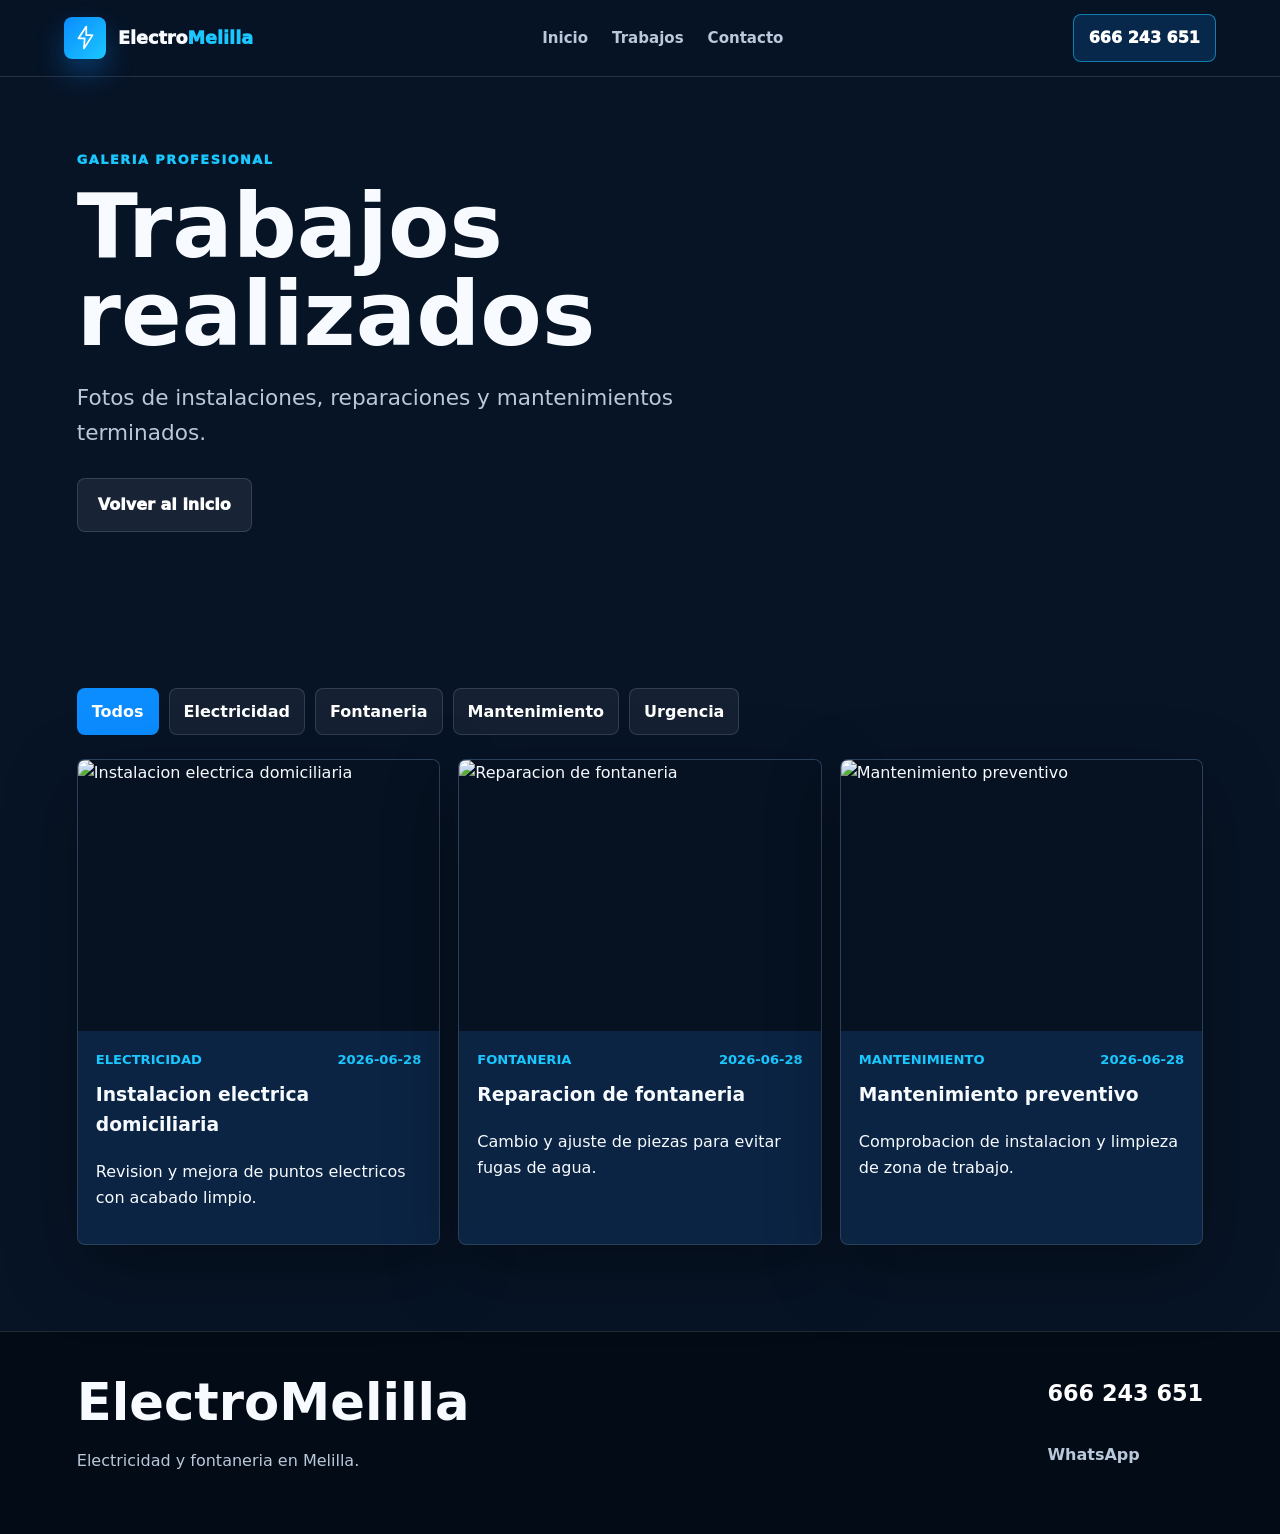
==== gallery.html @ 2987348b "Add files via upload" ====
<!DOCTYPE html>
<html lang="es">
<head>
  <meta charset="UTF-8">
  <meta name="viewport" content="width=device-width, initial-scale=1.0">
  <meta name="description" content="Galeria de trabajos de electricidad y fontaneria realizados en Melilla.">
  <title>Trabajos realizados | ElectroMelilla</title>
  <link rel="stylesheet" href="style.css">
</head>
<body>
  <header class="topbar">
    <a class="brand" href="index.html"><span class="brand-icon"><svg viewBox="0 0 32 32"><path d="M17 2 7 17h8l-1 13 11-17h-8V2Z"/></svg></span><span>Electro<span>Melilla</span></span></a>
    <button class="menu-button" type="button" aria-expanded="false" aria-controls="site-menu">Menu</button>
    <nav class="site-menu" id="site-menu">
      <a href="index.html">Inicio</a>
      <a href="gallery.html">Trabajos</a>
      <a href="index.html#contacto">Contacto</a>
    </nav>
    <a class="phone-pill" href="tel:+34666243651">666 243 651</a>
  </header>

  <main>
    <section class="page-hero">
      <p class="kicker">Galeria profesional</p>
      <h1>Trabajos realizados</h1>
      <p class="lead">Fotos de instalaciones, reparaciones y mantenimientos terminados.</p>
      <div class="actions">
        <a class="btn btn-ghost" href="index.html">Volver al inicio</a>
      </div>
    </section>

    <section class="section">
      <div class="gallery-toolbar">
        <button class="filter active" data-filter="Todos">Todos</button>
        <button class="filter" data-filter="Electricidad">Electricidad</button>
        <button class="filter" data-filter="Fontaneria">Fontaneria</button>
        <button class="filter" data-filter="Mantenimiento">Mantenimiento</button>
        <button class="filter" data-filter="Urgencia">Urgencia</button>
      </div>
      <div class="work-grid" id="workGrid"></div>
      <p class="empty-state" id="emptyState">Todavia no hay fotos guardadas. Entra directamente en /add.html para publicar trabajos.</p>
    </section>
  </main>

  <footer class="footer compact">
    <div><h2>ElectroMelilla</h2><p>Electricidad y fontaneria en Melilla.</p></div>
    <address><a href="tel:+34666243651">666 243 651</a><a href="https://wa.me/34666243651" target="_blank" rel="noopener">WhatsApp</a></address>
  </footer>
  <script src="script.js"></script>
  <script src="works-data.js"></script>
  <script src="gallery.js"></script>
</body>
</html>
---- style.css ----
:root {
  --bg: #071426;
  --bg-2: #0a1e38;
  --panel: #0f2c50;
  --panel-2: #123761;
  --blue: #0b8cff;
  --cyan: #1bc7ff;
  --green: #22c55e;
  --red: #ef4444;
  --text: #f7fbff;
  --muted: #b9c8da;
  --line: rgba(255, 255, 255, 0.13);
  --shadow: 0 24px 70px rgba(0, 0, 0, 0.34);
}

* {
  box-sizing: border-box;
}

html {
  scroll-behavior: smooth;
}

body {
  margin: 0;
  font-family: Inter, ui-sans-serif, system-ui, -apple-system, BlinkMacSystemFont, "Segoe UI", sans-serif;
  color: var(--text);
  background: var(--bg);
  line-height: 1.6;
}

a {
  color: inherit;
  text-decoration: none;
}

button,
input,
select,
textarea {
  font: inherit;
}

img,
svg {
  display: block;
  max-width: 100%;
}

.topbar {
  position: fixed;
  inset: 0 0 auto;
  z-index: 50;
  display: flex;
  align-items: center;
  justify-content: space-between;
  gap: 22px;
  padding: 14px clamp(18px, 5vw, 72px);
  border-bottom: 1px solid var(--line);
  background: rgba(7, 20, 38, 0.78);
  backdrop-filter: blur(18px);
}

.brand {
  display: inline-flex;
  align-items: center;
  gap: 12px;
  font-weight: 950;
  font-size: 1.1rem;
}

.brand > span:last-child span {
  color: var(--cyan);
}

.brand-icon {
  display: grid;
  place-items: center;
  width: 42px;
  height: 42px;
  border-radius: 8px;
  background: linear-gradient(135deg, var(--blue), var(--cyan));
  box-shadow: 0 14px 28px rgba(11, 140, 255, 0.32);
}

.brand-icon svg {
  width: 25px;
  height: 25px;
  fill: none;
  stroke: white;
  stroke-width: 2.2;
  stroke-linecap: round;
  stroke-linejoin: round;
}

.site-menu {
  display: flex;
  align-items: center;
  gap: 24px;
  color: var(--muted);
  font-weight: 800;
  font-size: 0.94rem;
}

.site-menu a:hover {
  color: white;
}

.menu-button {
  display: none;
}

.phone-pill {
  padding: 10px 15px;
  border: 1px solid rgba(27, 199, 255, 0.55);
  border-radius: 8px;
  color: white;
  background: rgba(11, 140, 255, 0.18);
  font-weight: 950;
  white-space: nowrap;
}

.hero {
  position: relative;
  min-height: 100vh;
  display: grid;
  grid-template-columns: minmax(0, 1fr) minmax(280px, 380px);
  align-items: end;
  gap: 32px;
  padding: 130px clamp(18px, 6vw, 88px) 62px;
  overflow: hidden;
}

.hero-home {
  background:
    linear-gradient(90deg, rgba(7, 20, 38, 0.97), rgba(7, 20, 38, 0.78), rgba(7, 20, 38, 0.36)),
    url("https://images.pexels.com/photos/8486972/pexels-photo-8486972.jpeg?auto=compress&cs=tinysrgb&w=1800") center/cover;
}

.hero-overlay {
  position: absolute;
  inset: auto 0 0;
  height: 180px;
  background: linear-gradient(0deg, var(--bg), transparent);
}

.hero-inner,
.hero-panel,
.page-hero > * {
  position: relative;
  z-index: 2;
}

.kicker {
  margin: 0 0 13px;
  color: var(--cyan);
  text-transform: uppercase;
  letter-spacing: 0.12em;
  font-size: 0.8rem;
  font-weight: 950;
}

h1,
h2,
h3,
p {
  margin-top: 0;
}

h1 {
  max-width: 12ch;
  margin-bottom: 22px;
  font-size: clamp(2.7rem, 7vw, 6.3rem);
  line-height: 0.98;
  letter-spacing: 0;
}

h2 {
  margin-bottom: 18px;
  font-size: clamp(2rem, 4vw, 3.55rem);
  line-height: 1.05;
  letter-spacing: 0;
}

.lead {
  max-width: 720px;
  color: var(--muted);
  font-size: clamp(1.08rem, 2vw, 1.35rem);
}

.actions {
  display: flex;
  flex-wrap: wrap;
  gap: 13px;
  margin-top: 28px;
}

.btn {
  display: inline-flex;
  align-items: center;
  justify-content: center;
  min-height: 52px;
  padding: 13px 20px;
  border: 1px solid transparent;
  border-radius: 8px;
  font-weight: 950;
  cursor: pointer;
}

.btn-primary {
  color: white;
  background: linear-gradient(135deg, var(--blue), var(--cyan));
  box-shadow: 0 16px 36px rgba(11, 140, 255, 0.32);
}

.btn-whatsapp {
  color: #04130a;
  background: var(--green);
}

.btn-ghost {
  color: white;
  border-color: var(--line);
  background: rgba(255, 255, 255, 0.07);
}

.btn-danger {
  color: white;
  background: var(--red);
}

.hero-panel {
  align-self: end;
  padding: 26px;
  border: 1px solid var(--line);
  border-radius: 8px;
  background: rgba(15, 44, 80, 0.84);
  box-shadow: var(--shadow);
}

.hero-panel span {
  color: var(--cyan);
  font-weight: 900;
}

.hero-panel strong {
  display: block;
  margin: 10px 0;
  font-size: clamp(2rem, 4vw, 3.25rem);
  line-height: 1;
}

.hero-panel p,
.section-head p,
.card p,
.split p,
.steps p,
.footer p,
.form-note,
.admin-panel p,
.empty-state {
  color: var(--muted);
}

.quick-bar {
  display: flex;
  align-items: center;
  justify-content: space-between;
  gap: 18px;
  padding: 24px clamp(18px, 6vw, 88px);
  background: linear-gradient(135deg, #084784, var(--blue));
}

.quick-bar span {
  display: block;
  color: rgba(255, 255, 255, 0.8);
  font-weight: 800;
}

.quick-bar strong {
  font-size: clamp(1.4rem, 3vw, 2.4rem);
}

.quick-bar a {
  flex: 0 0 auto;
  padding: 12px 16px;
  border: 1px solid rgba(255, 255, 255, 0.55);
  border-radius: 8px;
  font-weight: 950;
}

.section,
.split,
.admin-layout {
  padding: 86px clamp(18px, 6vw, 88px);
}

.section-head {
  max-width: 780px;
  margin-bottom: 34px;
}

.cards,
.steps,
.work-grid {
  display: grid;
  grid-template-columns: repeat(4, minmax(0, 1fr));
  gap: 18px;
}

.card,
.steps article,
.work-card,
.work-form,
.admin-panel {
  border: 1px solid var(--line);
  border-radius: 8px;
  background: rgba(15, 44, 80, 0.72);
  box-shadow: var(--shadow);
}

.card {
  min-height: 255px;
  padding: 26px;
}

.urgent {
  background: linear-gradient(145deg, rgba(239, 68, 68, 0.22), rgba(15, 44, 80, 0.72));
}

.icon {
  display: grid;
  place-items: center;
  width: 48px;
  height: 48px;
  margin-bottom: 20px;
  border-radius: 8px;
  color: var(--cyan);
  background: rgba(27, 199, 255, 0.13);
}

.icon svg {
  width: 26px;
  height: 26px;
  fill: none;
  stroke: currentColor;
  stroke-width: 2;
  stroke-linecap: round;
  stroke-linejoin: round;
}

.split {
  display: grid;
  grid-template-columns: minmax(0, 0.86fr) minmax(320px, 1fr);
  gap: clamp(30px, 6vw, 76px);
  align-items: center;
  background: var(--bg-2);
}

.split img {
  width: 100%;
  height: min(56vw, 560px);
  object-fit: cover;
  border: 1px solid var(--line);
  border-radius: 8px;
  box-shadow: var(--shadow);
}

.checks {
  display: grid;
  gap: 12px;
  margin: 26px 0 0;
  padding: 0;
  list-style: none;
}

.checks li {
  position: relative;
  padding-left: 32px;
  font-weight: 850;
}

.checks li::before {
  content: "";
  position: absolute;
  left: 0;
  top: 5px;
  width: 18px;
  height: 18px;
  border-radius: 50%;
  background: var(--green);
}

.dark {
  background: #061121;
}

.steps article {
  padding: 24px;
}

.steps span {
  display: grid;
  place-items: center;
  width: 42px;
  height: 42px;
  margin-bottom: 16px;
  border-radius: 50%;
  background: var(--blue);
  font-weight: 950;
}

.contact-section {
  display: grid;
  grid-template-columns: minmax(0, 0.8fr) minmax(320px, 1.2fr);
  gap: clamp(28px, 5vw, 58px);
  align-items: start;
  padding: 86px clamp(18px, 6vw, 88px);
  background: linear-gradient(135deg, rgba(11, 140, 255, 0.14), rgba(27, 199, 255, 0.06));
  border-top: 1px solid var(--line);
}

.contact-copy p {
  color: var(--muted);
}

.contact-grid {
  display: grid;
  grid-template-columns: repeat(3, minmax(0, 1fr));
  gap: 14px;
}

.contact-card {
  min-height: 190px;
  padding: 22px;
  border: 1px solid var(--line);
  border-radius: 8px;
  background: rgba(15, 44, 80, 0.78);
  box-shadow: var(--shadow);
}

.contact-card span {
  display: block;
  margin-bottom: 12px;
  color: var(--cyan);
  font-size: 0.82rem;
  font-weight: 950;
  text-transform: uppercase;
}

.contact-card strong {
  display: block;
  margin-bottom: 10px;
  font-size: 1.35rem;
  line-height: 1.12;
}

.contact-card small {
  color: var(--muted);
  font-size: 0.95rem;
}

.primary-contact {
  background: linear-gradient(145deg, rgba(11, 140, 255, 0.52), rgba(15, 44, 80, 0.88));
}

.page-hero {
  padding: 150px clamp(18px, 6vw, 88px) 70px;
  background:
    linear-gradient(90deg, rgba(7, 20, 38, 0.98), rgba(7, 20, 38, 0.78)),
    url("https://images.pexels.com/photos/5691610/pexels-photo-5691610.jpeg?auto=compress&cs=tinysrgb&w=1600") center/cover;
}

.page-hero h1 {
  max-width: 780px;
}

.admin-hero {
  background:
    linear-gradient(90deg, rgba(7, 20, 38, 0.98), rgba(7, 20, 38, 0.78)),
    url("https://images.pexels.com/photos/4489734/pexels-photo-4489734.jpeg?auto=compress&cs=tinysrgb&w=1600") center/cover;
}

.gallery-toolbar {
  display: flex;
  flex-wrap: wrap;
  gap: 10px;
  margin-bottom: 24px;
}

.filter {
  padding: 10px 14px;
  border: 1px solid var(--line);
  border-radius: 8px;
  color: white;
  background: rgba(255, 255, 255, 0.06);
  cursor: pointer;
  font-weight: 850;
}

.filter.active {
  border-color: transparent;
  background: var(--blue);
}

.work-grid {
  grid-template-columns: repeat(3, minmax(0, 1fr));
}

.work-card {
  overflow: hidden;
}

.work-card img {
  width: 100%;
  aspect-ratio: 4 / 3;
  object-fit: cover;
  background: #061121;
}

.work-card-body {
  padding: 18px;
}

.work-meta {
  display: flex;
  justify-content: space-between;
  gap: 12px;
  margin-bottom: 10px;
  color: var(--cyan);
  font-size: 0.82rem;
  font-weight: 900;
  text-transform: uppercase;
}

.empty-state {
  display: none;
  padding: 24px;
  border: 1px dashed var(--line);
  border-radius: 8px;
}

.empty-state.is-visible {
  display: block;
}

.admin-layout {
  display: grid;
  grid-template-columns: minmax(0, 1fr) 360px;
  gap: 22px;
  align-items: start;
}

.work-form,
.admin-panel {
  padding: 24px;
}

.work-form {
  display: grid;
  gap: 16px;
}

.work-form label {
  display: grid;
  gap: 7px;
  color: white;
  font-weight: 850;
}

.work-form input,
.work-form select,
.work-form textarea,
.code-label textarea {
  width: 100%;
  border: 1px solid var(--line);
  border-radius: 8px;
  padding: 13px 14px;
  color: white;
  background: rgba(255, 255, 255, 0.07);
}

.work-form textarea,
.code-label textarea {
  resize: vertical;
}

.code-label {
  display: grid;
  gap: 8px;
  color: white;
  font-weight: 850;
}

.code-label textarea {
  min-height: 250px;
  font-family: Consolas, Monaco, "Courier New", monospace;
  font-size: 0.86rem;
  line-height: 1.45;
}

.form-note {
  margin-bottom: 0;
  font-size: 0.92rem;
}

.admin-actions {
  display: grid;
  gap: 10px;
  margin-top: 18px;
}

.import-label input {
  display: none;
}

.footer {
  display: flex;
  justify-content: space-between;
  gap: 28px;
  padding: 70px clamp(18px, 6vw, 88px);
  background: #030b16;
  border-top: 1px solid var(--line);
}

.footer h2 {
  max-width: 720px;
}

.footer.compact {
  padding-top: 44px;
  padding-bottom: 44px;
}

address {
  display: grid;
  gap: 8px;
  color: var(--muted);
  font-style: normal;
  font-weight: 850;
}

address a:first-child {
  color: white;
  font-size: 1.4rem;
}

.float-whatsapp {
  position: fixed;
  z-index: 60;
  right: 18px;
  bottom: 18px;
  padding: 13px 15px;
  border-radius: 8px;
  color: #04130a;
  background: var(--green);
  box-shadow: 0 16px 36px rgba(34, 197, 94, 0.32);
  font-weight: 950;
}

@media (max-width: 980px) {
  .menu-button {
    display: inline-flex;
    padding: 9px 12px;
    border: 1px solid var(--line);
    border-radius: 8px;
    color: white;
    background: rgba(255, 255, 255, 0.06);
    font-weight: 900;
  }

  .site-menu {
    position: fixed;
    top: 74px;
    left: 18px;
    right: 18px;
    display: none;
    flex-direction: column;
    align-items: stretch;
    gap: 0;
    padding: 10px;
    border: 1px solid var(--line);
    border-radius: 8px;
    background: #071426;
  }

  .site-menu.is-open {
    display: flex;
  }

  .site-menu a {
    padding: 13px;
  }

  .phone-pill {
    display: none;
  }

  .hero,
  .split,
  .admin-layout,
  .contact-section {
    grid-template-columns: 1fr;
  }

  .cards,
  .steps,
  .work-grid,
  .contact-grid {
    grid-template-columns: repeat(2, minmax(0, 1fr));
  }

  .footer {
    flex-direction: column;
  }
}

@media (max-width: 640px) {
  .topbar {
    padding: 12px 16px;
  }

  .brand {
    font-size: 1rem;
  }

  .brand-icon {
    width: 38px;
    height: 38px;
  }

  .hero {
    min-height: auto;
    padding: 118px 18px 52px;
  }

  h1 {
    font-size: clamp(2.45rem, 14vw, 3.45rem);
  }

  .actions,
  .quick-bar {
    flex-direction: column;
    align-items: stretch;
  }

  .btn,
  .quick-bar a {
    width: 100%;
  }

  .section,
  .split,
  .admin-layout {
    padding: 62px 18px;
  }

  .cards,
  .steps,
  .work-grid,
  .contact-grid {
    grid-template-columns: 1fr;
  }

  .split img {
    height: 320px;
  }
}
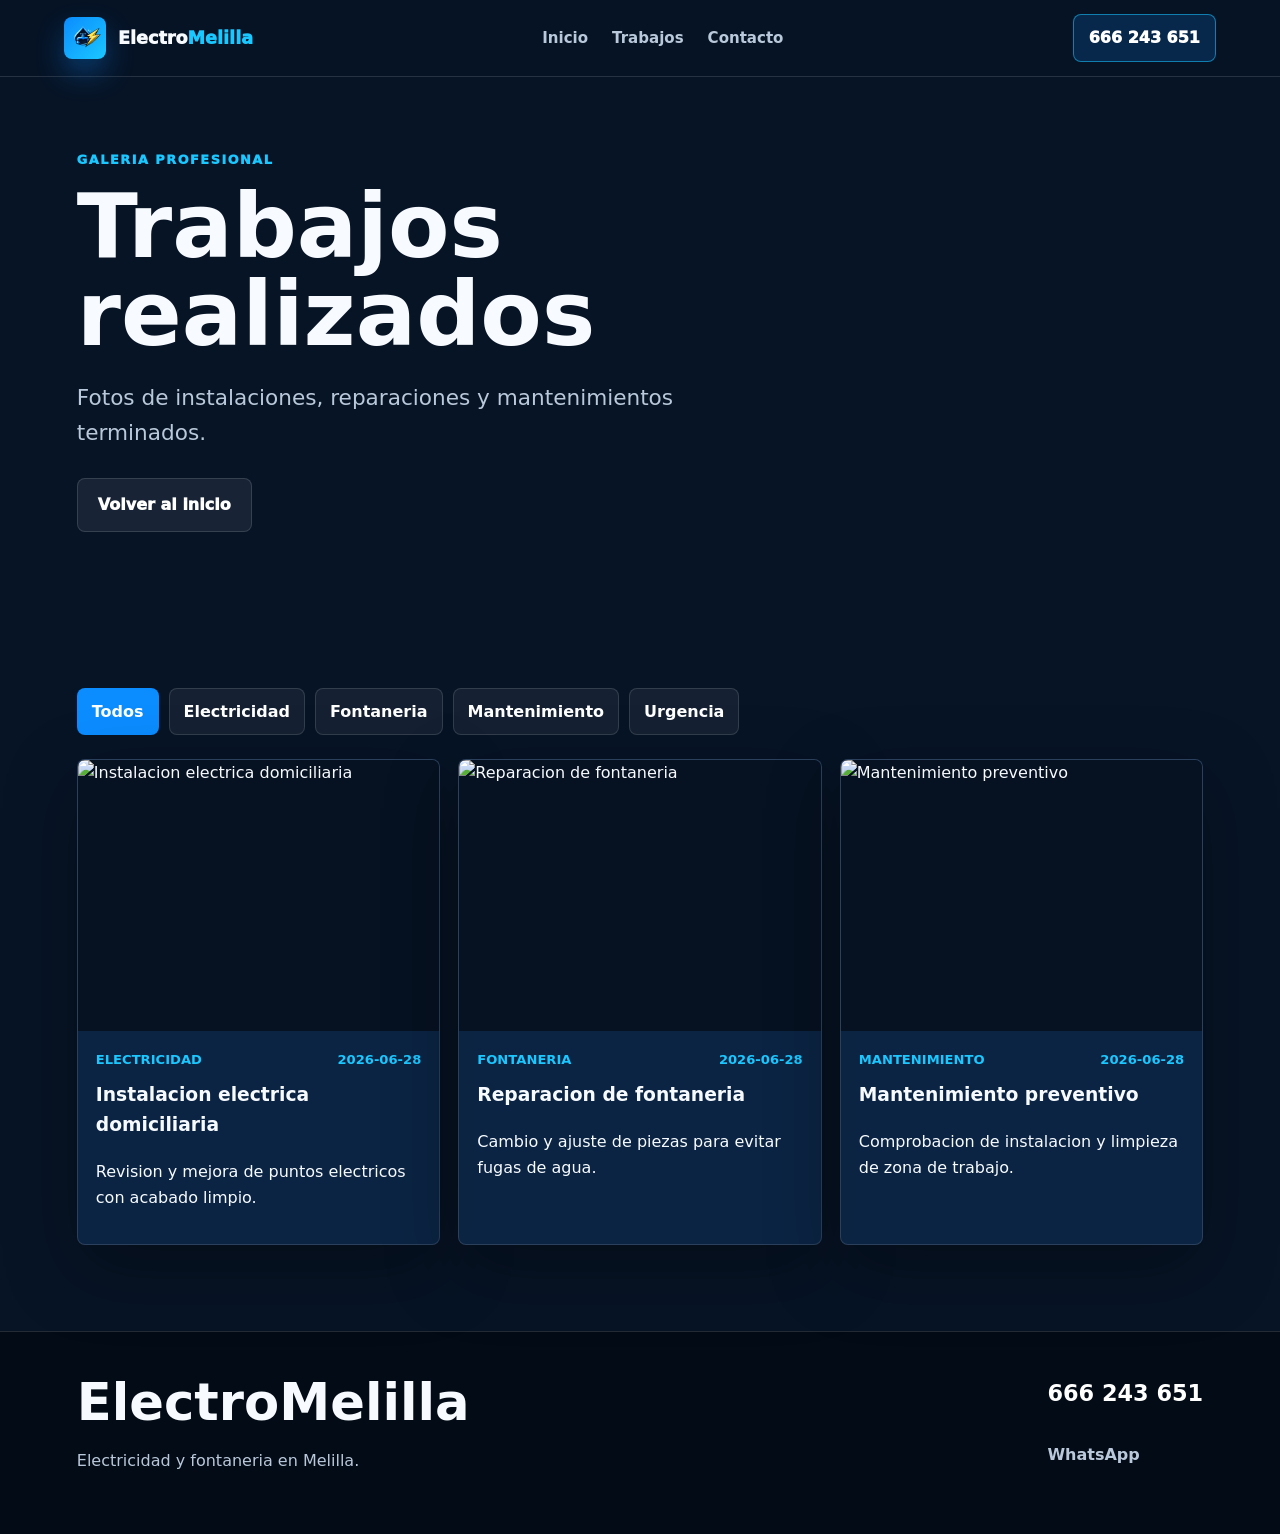
==== commit cb031509: "Update gallery.html" ====
--- a/gallery.html
+++ b/gallery.html
@@ -9,7 +9,13 @@
 </head>
 <body>
   <header class="topbar">
-    <a class="brand" href="index.html"><span class="brand-icon"><svg viewBox="0 0 32 32"><path d="M17 2 7 17h8l-1 13 11-17h-8V2Z"/></svg></span><span>Electro<span>Melilla</span></span></a>
+    <a class="brand" href="index.html">
+      
+     <span class="brand-icon">
+  <img src="electromelilla.png" width="45" height="32" />
+</span>
+      
+      <span>Electro<span>Melilla</span></span></a>
     <button class="menu-button" type="button" aria-expanded="false" aria-controls="site-menu">Menu</button>
     <nav class="site-menu" id="site-menu">
       <a href="index.html">Inicio</a>
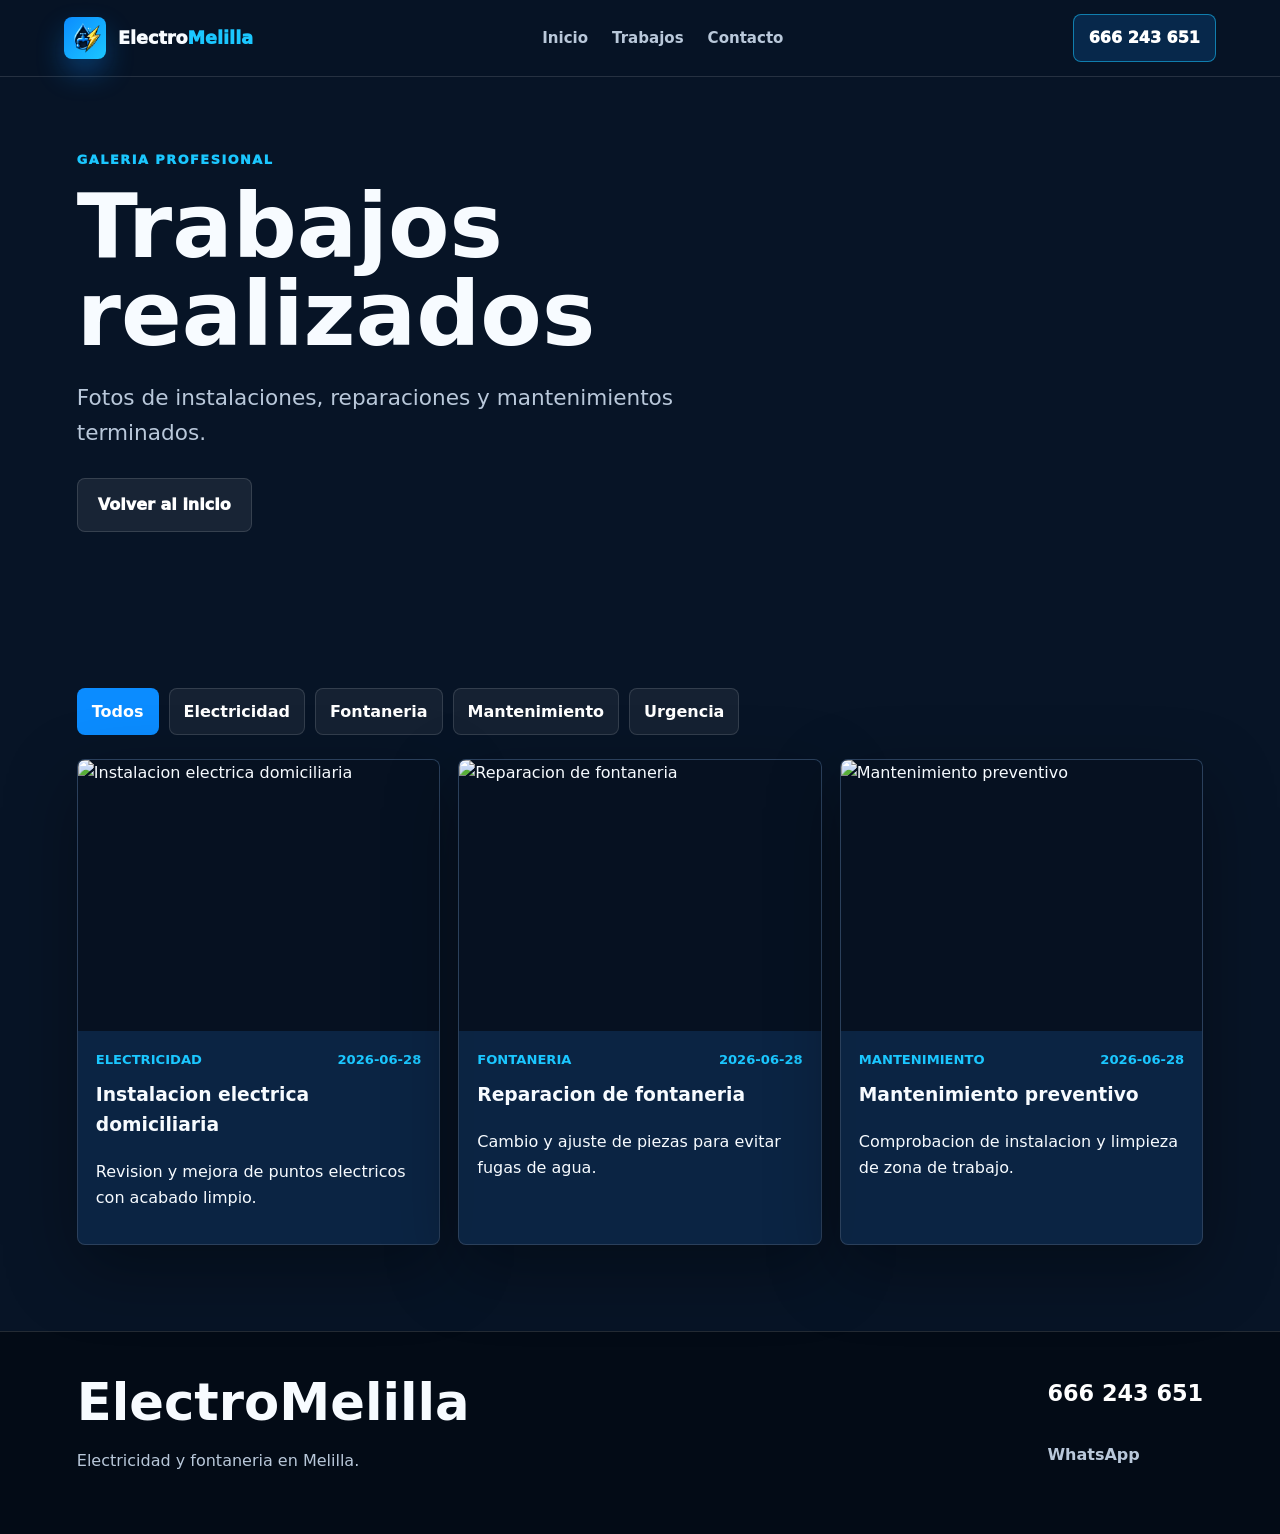
==== commit 3edb2140: "Update gallery.html" ====
--- a/gallery.html
+++ b/gallery.html
@@ -12,7 +12,7 @@
     <a class="brand" href="index.html">
       
      <span class="brand-icon">
-  <img src="electromelilla.png" width="45" height="32" />
+  <img src="electromelilla.png" width="50" height="45" />
 </span>
       
       <span>Electro<span>Melilla</span></span></a>
